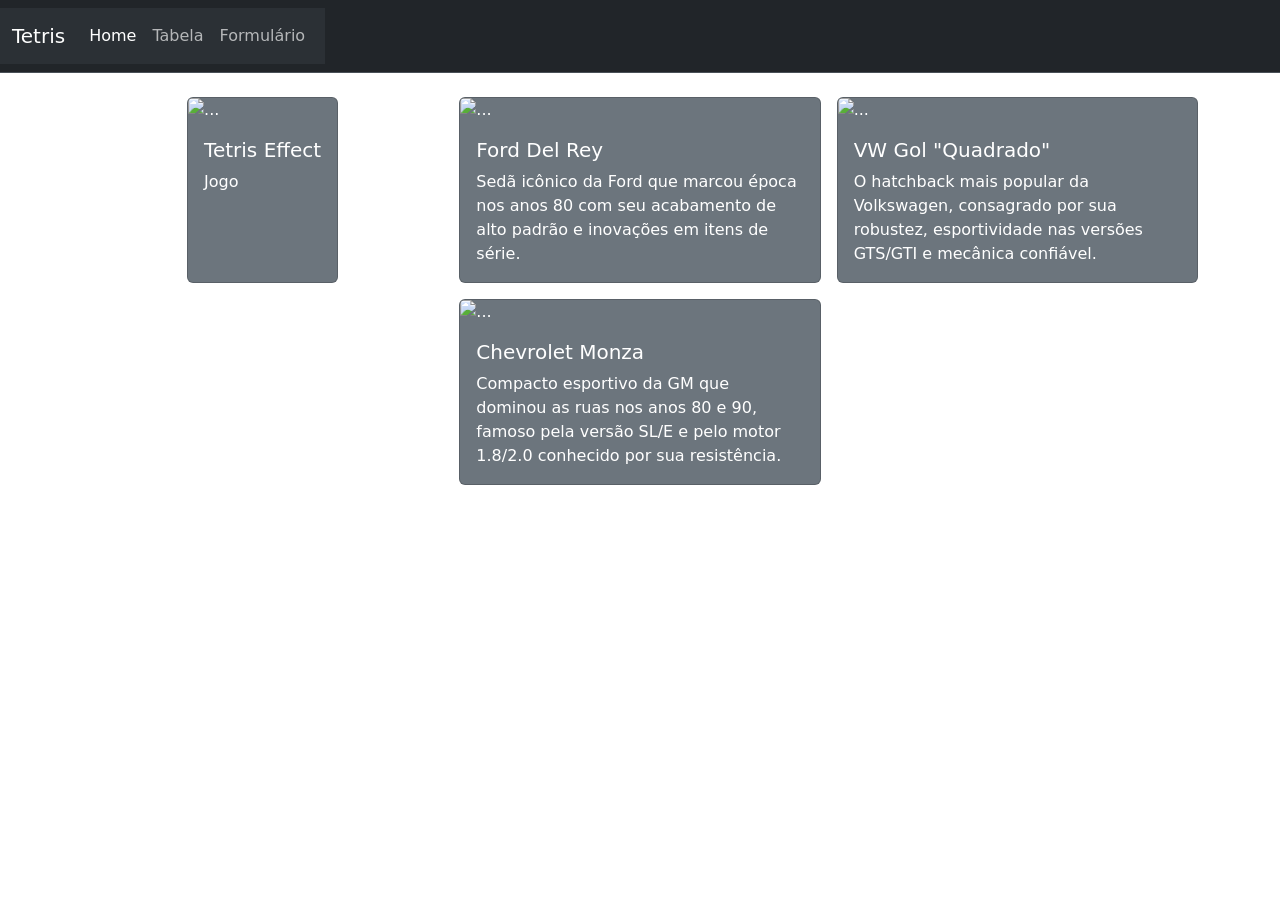
==== index.html @ 1fe2abe1 "Add files via upload" ====
<!DOCTYPE html>
<html lang="pt-BR">
<head>
    <meta charset="UTF-8">
    <meta name="viewport" content="width=device-width, initial-scale=1.0">
    <title>NavBar e Navegacao</title>
    <link rel="stylesheet" href="css/style.css">
    <link rel="stylesheet" href="https://cdn.jsdelivr.net/npm/bootstrap@5.3.8/dist/css/bootstrap.min.css" integrity="sha384-sRIl4kxILFvY47J16cr9ZwB07vP4J8+LH7qKQnuqkuIAvNWLzeN8tE5YBujZqJLB" crossorigin="anonymous">
</head>

<body>
  <nav class="navbar bg-dark border-bottom border-body" data-bs-theme="dark">
    <nav class="navbar navbar-expand-lg bg-body-tertiary">
      <div class="container-fluid">
        <a class="navbar-brand" href="#">Tetris</a>
        <button class="navbar-toggler" type="button" data-bs-toggle="collapse" data-bs-target="#navbarNav"
          aria-controls="navbarNav" aria-expanded="false" aria-label="Toggle navigation">
          <span class="navbar-toggler-icon"></span>
        </button>
        <div class="collapse navbar-collapse" id="navbarNav">
          <ul class="navbar-nav">
            <li class="nav-item">
              <a class="nav-link active" aria-current="page" href="index.html">Home</a>
            </li>
            <li class="nav-item">
              <a class="nav-link" href="tabela.html">Tabela</a>
            </li>
            <li class="nav-item">
              <a class="nav-link" href="formulario.html">Formulário</a>
            </li>
          </ul>
        </div>
      </div>
    </nav>
  </nav>

  <main>
    <main class="container py-4">
        <div class="row row-cols-1 row-cols-sm-2 row-cols-lg-3 g-3 justify-content-center mb-3">
            <div class="col d-flex justify-content-center">
                <div class="card card-fluid bg-secondary text-white">
                    <img src=" " class="card-img-top" alt="...">
                    <div class="card-body">
                        <h5 class="card-title">Tetris Effect</h5>
                        <p class="card-text">Jogo </p>
                    </div>
                </div>
            </div>
            <div class="col d-flex justify-content-center">
                <div class="card card-fluid bg-secondary text-white">
                    <img src="./assets/del rey.jpg" class="card-img-top" alt="...">
                    <div class="card-body">
                        <h5 class="card-title">Ford Del Rey</h5>
                        <p class="card-text">Sedã icônico da Ford que marcou época nos anos 80 com seu acabamento de
                            alto
                            padrão e inovações em itens de série.</p>
                    </div>
                </div>
            </div>
            <div class="col d-flex justify-content-center">
                <div class="card card-fluid bg-secondary text-white">
                    <img src="./assets/gol quadrado.webp" class="card-img-top" alt="...">
                    <div class="card-body">
                        <h5 class="card-title">VW Gol "Quadrado"</h5>
                        <p class="card-text">O hatchback mais popular da Volkswagen, consagrado por sua robustez,
                            esportividade nas versões GTS/GTI e mecânica confiável.</p>
                    </div>
                </div>
            </div>
        </div>

        <div class="row row-cols-1 row-cols-sm-2 row-cols-lg-3 g-3 justify-content-center">
            <div class="col d-flex justify-content-center">
                <div class="card card-fluid bg-secondary text-white">
                    <img src="./assets/monza.jpg" class="card-img-top" alt="...">
                    <div class="card-body">
                        <h5 class="card-title">Chevrolet Monza</h5>
                        <p class="card-text">Compacto esportivo da GM que dominou as ruas nos anos 80 e 90, famoso pela
                            versão SL/E e pelo motor 1.8/2.0 conhecido por sua resistência.</p>
                    </div>
                </div>
            </div>
                </div>
            </div>
        </div>
    </main>
</body>
</html>
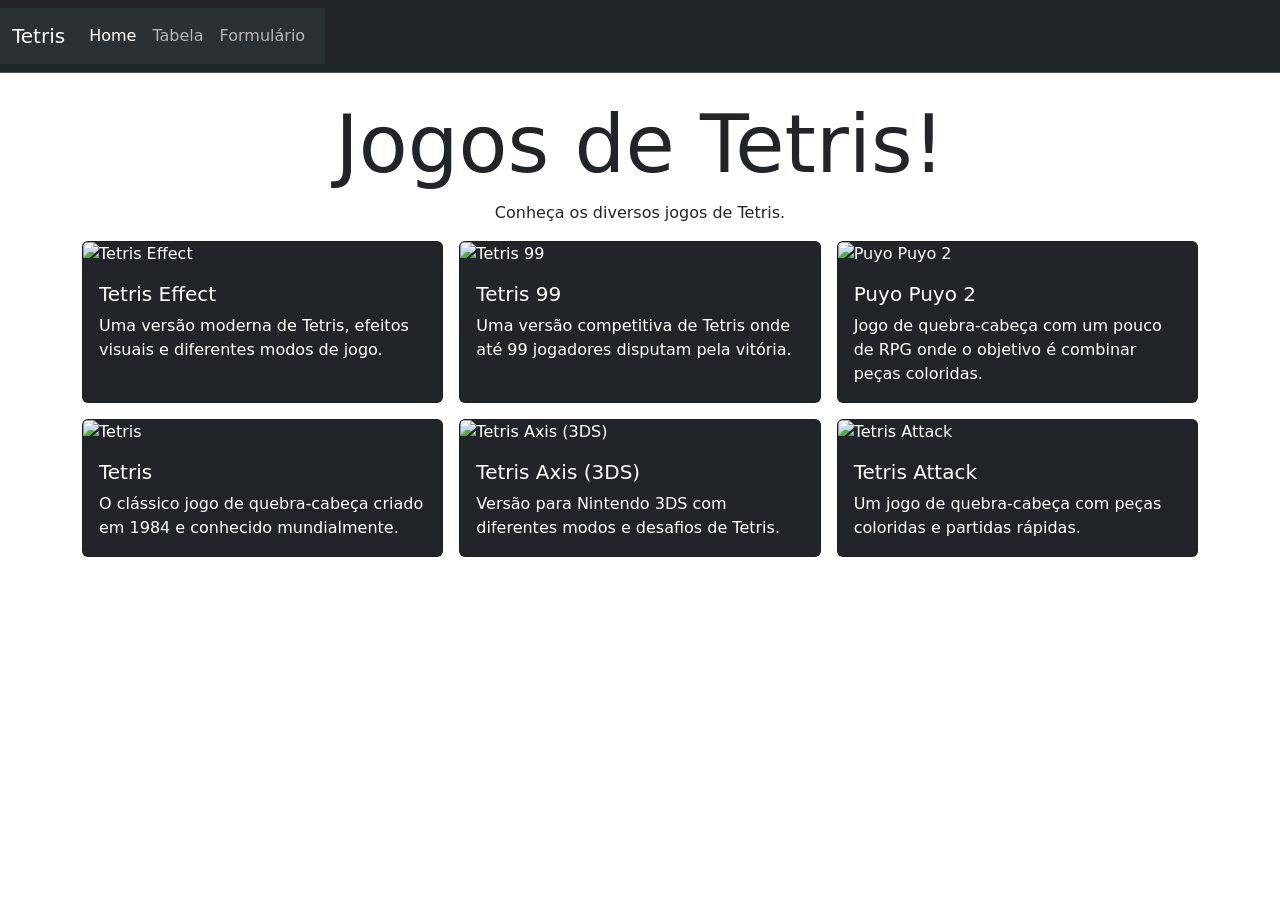
==== commit 36a81f52: "Update index.html" ====
--- a/index.html
+++ b/index.html
@@ -3,9 +3,9 @@
 <head>
     <meta charset="UTF-8">
     <meta name="viewport" content="width=device-width, initial-scale=1.0">
-    <title>NavBar e Navegacao</title>
+    <title>Jogos Tetris</title>
+    <link rel="stylesheet" href="https://cdn.jsdelivr.net/npm/bootstrap@5.3.8/dist/css/bootstrap.min.css" integrity="sha384-sRIl4kxILFvY47J16cr9ZwB07vP4J8+LH7qKQnuqkuIAvNWLzeN8tE5YBujZqJLB" crossorigin="anonymous">
     <link rel="stylesheet" href="css/style.css">
-    <link rel="stylesheet" href="https://cdn.jsdelivr.net/npm/bootstrap@5.3.8/dist/css/bootstrap.min.css" integrity="sha384-sRIl4kxILFvY47J16cr9ZwB07vP4J8+LH7qKQnuqkuIAvNWLzeN8tE5YBujZqJLB" crossorigin="anonymous">
 </head>
 
 <body>
@@ -34,55 +34,77 @@
     </nav>
   </nav>
 
-  <main>
-    <main class="container py-4">
-        <div class="row row-cols-1 row-cols-sm-2 row-cols-lg-3 g-3 justify-content-center mb-3">
-            <div class="col d-flex justify-content-center">
-                <div class="card card-fluid bg-secondary text-white">
-                    <img src=" " class="card-img-top" alt="...">
-                    <div class="card-body">
-                        <h5 class="card-title">Tetris Effect</h5>
-                        <p class="card-text">Jogo </p>
-                    </div>
-                </div>
-            </div>
-            <div class="col d-flex justify-content-center">
-                <div class="card card-fluid bg-secondary text-white">
-                    <img src="./assets/del rey.jpg" class="card-img-top" alt="...">
-                    <div class="card-body">
-                        <h5 class="card-title">Ford Del Rey</h5>
-                        <p class="card-text">Sedã icônico da Ford que marcou época nos anos 80 com seu acabamento de
-                            alto
-                            padrão e inovações em itens de série.</p>
-                    </div>
-                </div>
-            </div>
-            <div class="col d-flex justify-content-center">
-                <div class="card card-fluid bg-secondary text-white">
-                    <img src="./assets/gol quadrado.webp" class="card-img-top" alt="...">
-                    <div class="card-body">
-                        <h5 class="card-title">VW Gol "Quadrado"</h5>
-                        <p class="card-text">O hatchback mais popular da Volkswagen, consagrado por sua robustez,
-                            esportividade nas versões GTS/GTI e mecânica confiável.</p>
-                    </div>
-                </div>
-            </div>
+  <main class="container py-4">
+  
+    <h1 class="text-center display-1">Jogos de Tetris!</h1>
+    <p class="text-center">Conheça os diversos jogos de Tetris.</p>
+
+
+    <div class="row row-cols-1 row-cols-sm-2 row-cols-lg-3 g-3 justify-content-center mb-3">
+      <div class="col d-flex justify-content-center">
+        <div class="card card-fluid bg-dark text-white">
+          <img src="img/tetris-effect.jpg" class="card-img-top" alt="Tetris Effect">
+          <div class="card-body">
+            <h5 class="card-title">Tetris Effect</h5>
+            <p class="card-text">Uma versão moderna de Tetris, efeitos visuais e diferentes modos de jogo.</p>
+          </div>
         </div>
+      </div>
+  
+      <div class="col d-flex justify-content-center">
+        <div class="card card-fluid bg-dark text-white">
+          <img src="img/tetris99.jpg" class="card-img-top" alt="Tetris 99">
+          <div class="card-body">
+            <h5 class="card-title">Tetris 99</h5>
+            <p class="card-text">Uma versão competitiva de Tetris onde até 99 jogadores disputam pela vitória.</p>
+          </div>
+        </div>
+      </div>
+  
+      <div class="col d-flex justify-content-center">
+        <div class="card card-fluid bg-dark text-white">
+          <img src="img/tetris-puyo-puyo2.jpg" class="card-img-top" alt="Puyo Puyo 2">
+          <div class="card-body">
+            <h5 class="card-title">Puyo Puyo 2</h5>
+            <p class="card-text">Jogo de quebra-cabeça com um pouco de RPG onde o objetivo é combinar peças coloridas.</p>
+          </div>
+        </div>
+      </div>
+  
+    </div>
+  
+    <div class="row row-cols-1 row-cols-sm-2 row-cols-lg-3 g-3 justify-content-center">
 
-        <div class="row row-cols-1 row-cols-sm-2 row-cols-lg-3 g-3 justify-content-center">
-            <div class="col d-flex justify-content-center">
-                <div class="card card-fluid bg-secondary text-white">
-                    <img src="./assets/monza.jpg" class="card-img-top" alt="...">
-                    <div class="card-body">
-                        <h5 class="card-title">Chevrolet Monza</h5>
-                        <p class="card-text">Compacto esportivo da GM que dominou as ruas nos anos 80 e 90, famoso pela
-                            versão SL/E e pelo motor 1.8/2.0 conhecido por sua resistência.</p>
-                    </div>
-                </div>
-            </div>
-                </div>
-            </div>
+      <div class="col d-flex justify-content-center">
+        <div class="card card-fluid bg-dark text-white">
+          <img src="img/tetris-classico.jpg" class="card-img-top" alt="Tetris">
+          <div class="card-body">
+            <h5 class="card-title">Tetris</h5>
+            <p class="card-text">O clássico jogo de quebra-cabeça criado em 1984 e conhecido mundialmente.</p>
+          </div>
         </div>
-    </main>
+      </div>
+  
+      <div class="col d-flex justify-content-center">
+        <div class="card card-fluid bg-dark text-white">
+          <img src="img/tetris-axis.jpg" class="card-img-top" alt="Tetris Axis (3DS)">
+          <div class="card-body">
+            <h5 class="card-title">Tetris Axis (3DS)</h5>
+            <p class="card-text">Versão para Nintendo 3DS com diferentes modos e desafios de Tetris.</p>
+          </div>
+        </div>
+      </div>
+  
+      <div class="col d-flex justify-content-center">
+        <div class="card card-fluid bg-dark text-white">
+          <img src="img/tetris-attack.jpg" class="card-img-top" alt="Tetris Attack">
+          <div class="card-body">
+            <h5 class="card-title">Tetris Attack</h5>
+            <p class="card-text">Um jogo de quebra-cabeça com peças coloridas e partidas rápidas.</p>
+          </div>
+        </div>
+      </div>
+    </div>
+  </main>
 </body>
-</html>+</html>
--- a/css/style.css
+++ b/css/style.css
@@ -0,0 +1,7 @@
+body {
+  background-image: url('../img/tetris-wallpaper.png');
+  background-position: center;
+  background-repeat: no-repeat;
+  background-size: cover;
+  background-attachment: fixed;
+}
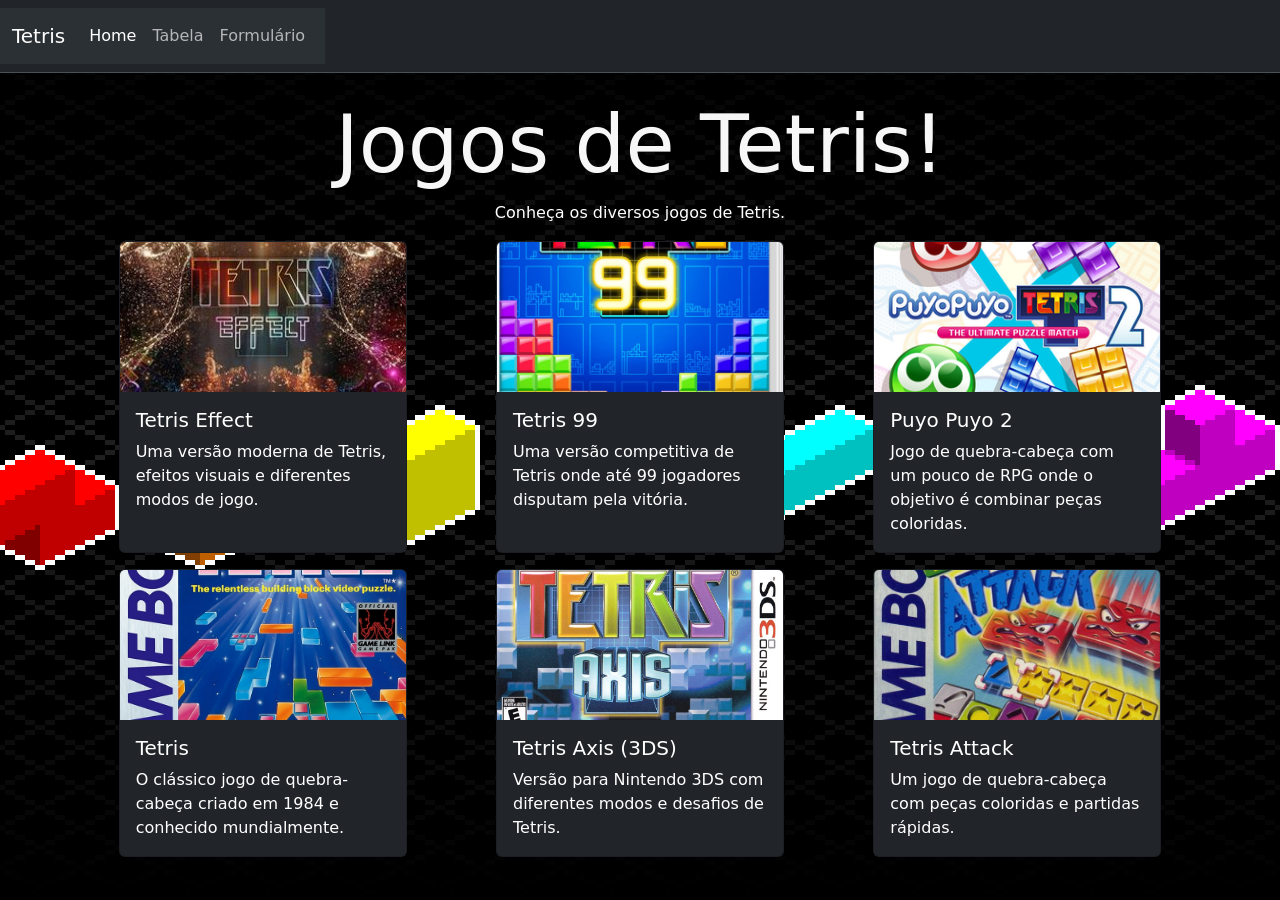
==== commit 3c5228f0: "Update index.html" ====
--- a/index.html
+++ b/index.html
@@ -105,6 +105,7 @@
         </div>
       </div>
     </div>
+      <script src="https://cdn.jsdelivr.net/npm/bootstrap@5.3.3/dist/js/bootstrap.bundle.min.js"></script>
   </main>
 </body>
 </html>
--- a/css/style.css
+++ b/css/style.css
@@ -5,3 +5,21 @@
   background-size: cover;
   background-attachment: fixed;
 }
+
+h1 {
+    color: rgb(247, 247, 247);
+}
+
+p {
+    color: rgb(255, 255, 255);
+}
+
+.card-fluid {
+    max-width: 18rem;
+    width: 100%;
+}
+
+.card-fluid .card-img-top {
+    object-fit: cover;
+    height: 150px;
+}
